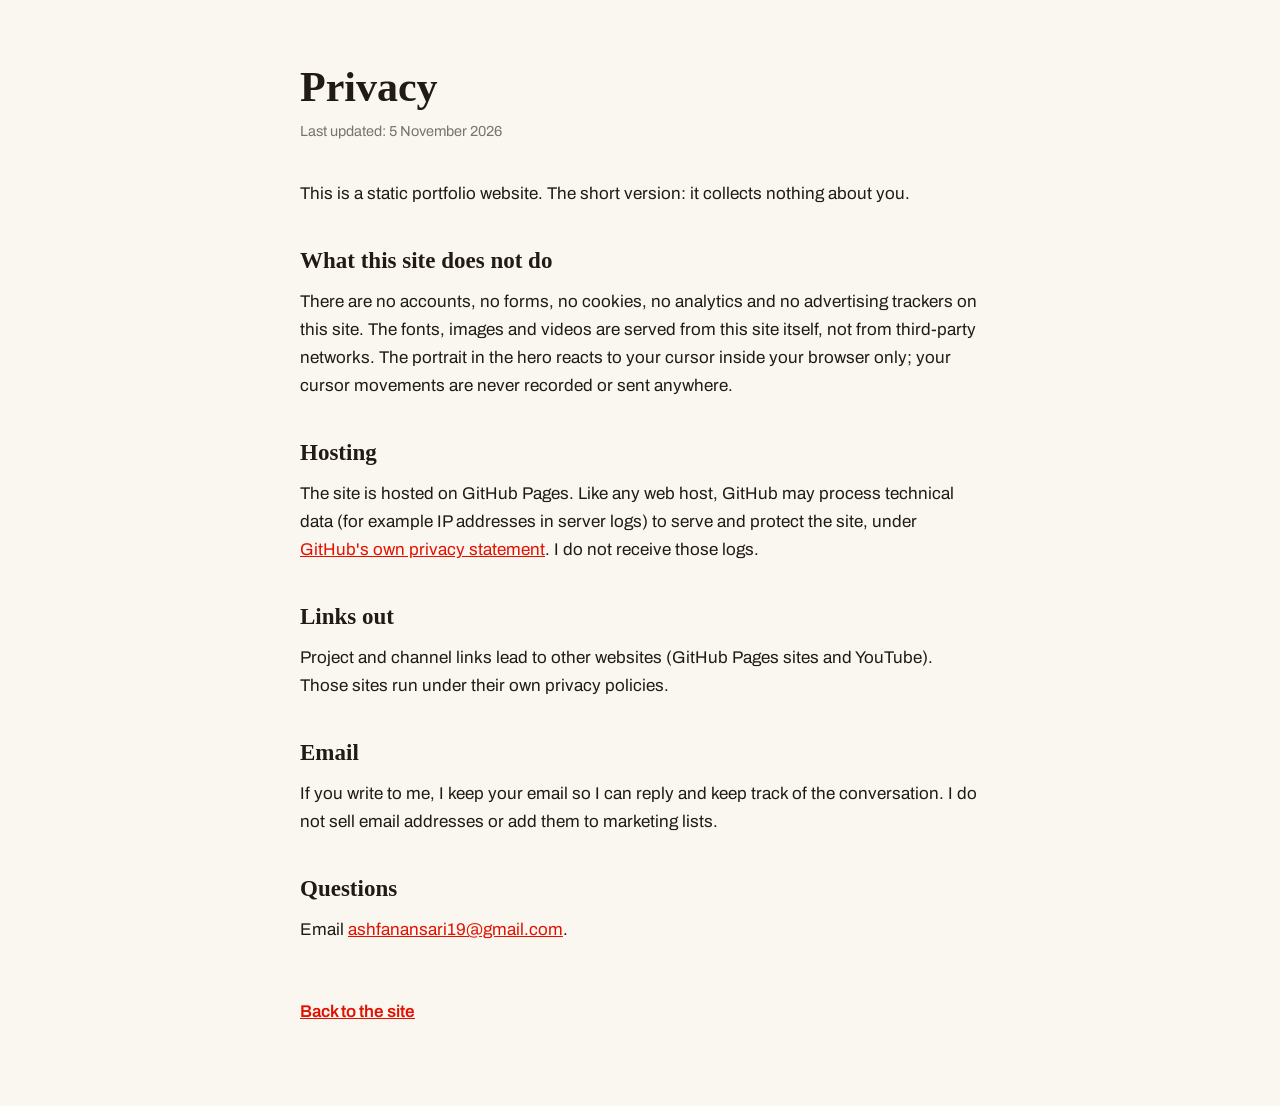
==== privacy.html @ fe4c261b "Add files via upload" ====
<!doctype html>
<html lang="en">
  <head>
    <meta charset="UTF-8" />
    <meta name="viewport" content="width=device-width, initial-scale=1.0" />
    <title>Privacy · Ashfan Ansari</title>
    <meta
      name="description"
      content="Privacy on this portfolio site: no accounts, no cookies, no analytics, no tracking."
    />
    <link rel="icon" type="image/svg+xml" href="favicon.svg" />
    <style>
      @font-face {
        font-family: 'Fraunces';
        src: url('fonts/fraunces-600.woff2') format('woff2');
        font-weight: 600;
        font-display: swap;
      }
      @font-face {
        font-family: 'Archivo';
        src: url('fonts/archivo-400.woff2') format('woff2');
        font-weight: 400;
        font-display: swap;
      }
      @font-face {
        font-family: 'Archivo';
        src: url('fonts/archivo-600.woff2') format('woff2');
        font-weight: 600;
        font-display: swap;
      }
      body {
        margin: 0;
        background: #faf7f1;
        color: #211a15;
        font-family: 'Archivo', Arial, sans-serif;
        font-size: 17px;
        line-height: 1.65;
      }
      main {
        width: min(680px, 100% - 48px);
        margin: 0 auto;
        padding: 64px 0 80px;
      }
      h1 {
        font-family: 'Fraunces', Georgia, serif;
        font-weight: 600;
        font-size: 42px;
        line-height: 1.1;
        margin: 0 0 10px;
      }
      .updated {
        color: rgba(33, 26, 21, 0.6);
        font-size: 14.5px;
        margin: 0 0 36px;
      }
      h2 {
        font-family: 'Fraunces', Georgia, serif;
        font-weight: 600;
        font-size: 23px;
        margin: 34px 0 8px;
      }
      p {
        margin: 0 0 14px;
      }
      a {
        color: #e31000;
      }
      a:focus-visible {
        outline: 2px solid #e31000;
        outline-offset: 3px;
      }
      .back {
        display: inline-block;
        margin-top: 40px;
        font-weight: 600;
      }
    </style>
  </head>
  <body>
    <main>
      <h1>Privacy</h1>
      <p class="updated">Last updated: 5 November 2026</p>

      <p>
        This is a static portfolio website. The short version: it collects
        nothing about you.
      </p>

      <h2>What this site does not do</h2>
      <p>
        There are no accounts, no forms, no cookies, no analytics and no
        advertising trackers on this site. The fonts, images and videos are
        served from this site itself, not from third-party networks. The
        portrait in the hero reacts to your cursor inside your browser only;
        your cursor movements are never recorded or sent anywhere.
      </p>

      <h2>Hosting</h2>
      <p>
        The site is hosted on GitHub Pages. Like any web host, GitHub may
        process technical data (for example IP addresses in server logs) to
        serve and protect the site, under
        <a href="https://docs.github.com/en/site-policy/privacy-policies/github-general-privacy-statement">GitHub's own privacy statement</a>.
        I do not receive those logs.
      </p>

      <h2>Links out</h2>
      <p>
        Project and channel links lead to other websites (GitHub Pages sites
        and YouTube). Those sites run under their own privacy policies.
      </p>

      <h2>Email</h2>
      <p>
        If you write to me, I keep your email so I can reply and keep track of
        the conversation. I do not sell email addresses or add them to
        marketing lists.
      </p>

      <h2>Questions</h2>
      <p>
        Email <a href="mailto:ashfanansari19@gmail.com">ashfanansari19@gmail.com</a>.
      </p>

      <a class="back" href="./">Back to the site</a>
    </main>
  </body>
</html>
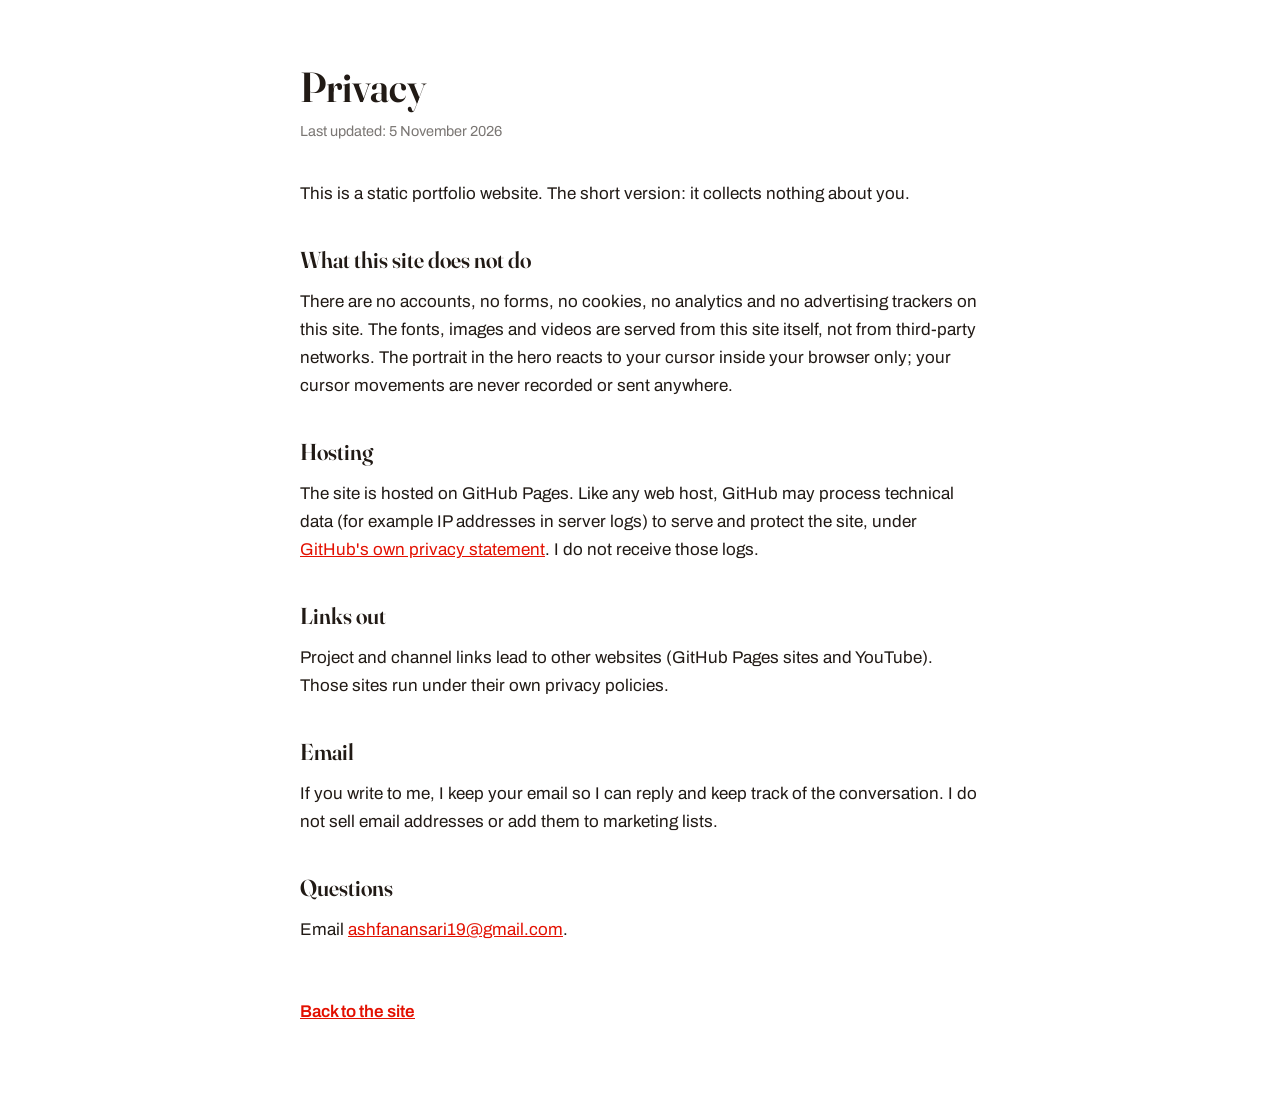
==== commit 39159f88: "Replace index, privacy and terms with glass build" ====
--- a/privacy.html
+++ b/privacy.html
@@ -30,7 +30,7 @@
       }
       body {
         margin: 0;
-        background: #faf7f1;
+        background: #ffffff;
         color: #211a15;
         font-family: 'Archivo', Arial, sans-serif;
         font-size: 17px;
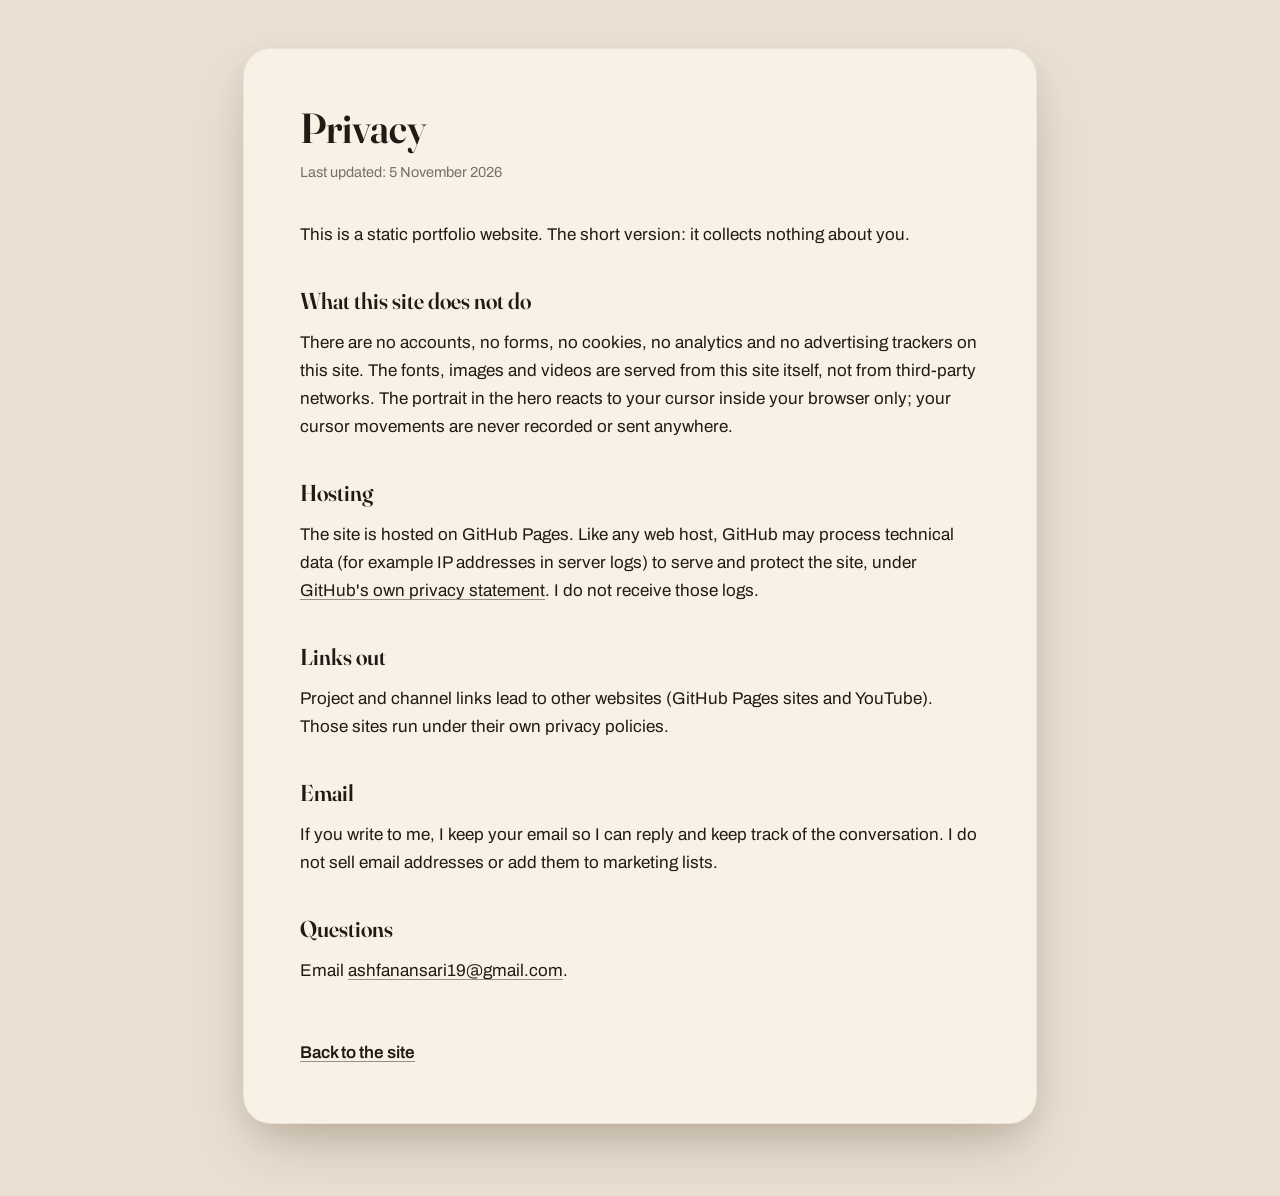
==== commit 2cfa84a3: "Deploy hero v3 pages" ====
--- a/privacy.html
+++ b/privacy.html
@@ -30,7 +30,7 @@
       }
       body {
         margin: 0;
-        background: #ffffff;
+        background: #E9DFD2;
         color: #211a15;
         font-family: 'Archivo', Arial, sans-serif;
         font-size: 17px;
@@ -38,8 +38,20 @@
       }
       main {
         width: min(680px, 100% - 48px);
-        margin: 0 auto;
-        padding: 64px 0 80px;
+        margin: 48px auto 72px;
+        padding: clamp(32px, 5vw, 56px);
+        background: #f7f1e6;
+        border: 1px solid rgba(33, 26, 21, 0.06);
+        border-radius: 28px;
+        box-shadow:
+          0 30px 60px -18px rgba(84, 64, 44, 0.28),
+          0 12px 24px rgba(84, 64, 44, 0.1);
+      }
+      @media (max-width: 520px) {
+        main {
+          border-radius: 24px;
+          margin: 24px auto 40px;
+        }
       }
       h1 {
         font-family: 'Fraunces', Georgia, serif;
@@ -63,10 +75,12 @@
         margin: 0 0 14px;
       }
       a {
-        color: #e31000;
+        color: #211a15;
+        text-decoration-color: rgba(33, 26, 21, 0.45);
+        text-underline-offset: 3px;
       }
       a:focus-visible {
-        outline: 2px solid #e31000;
+        outline: 2px solid #211a15;
         outline-offset: 3px;
       }
       .back {
